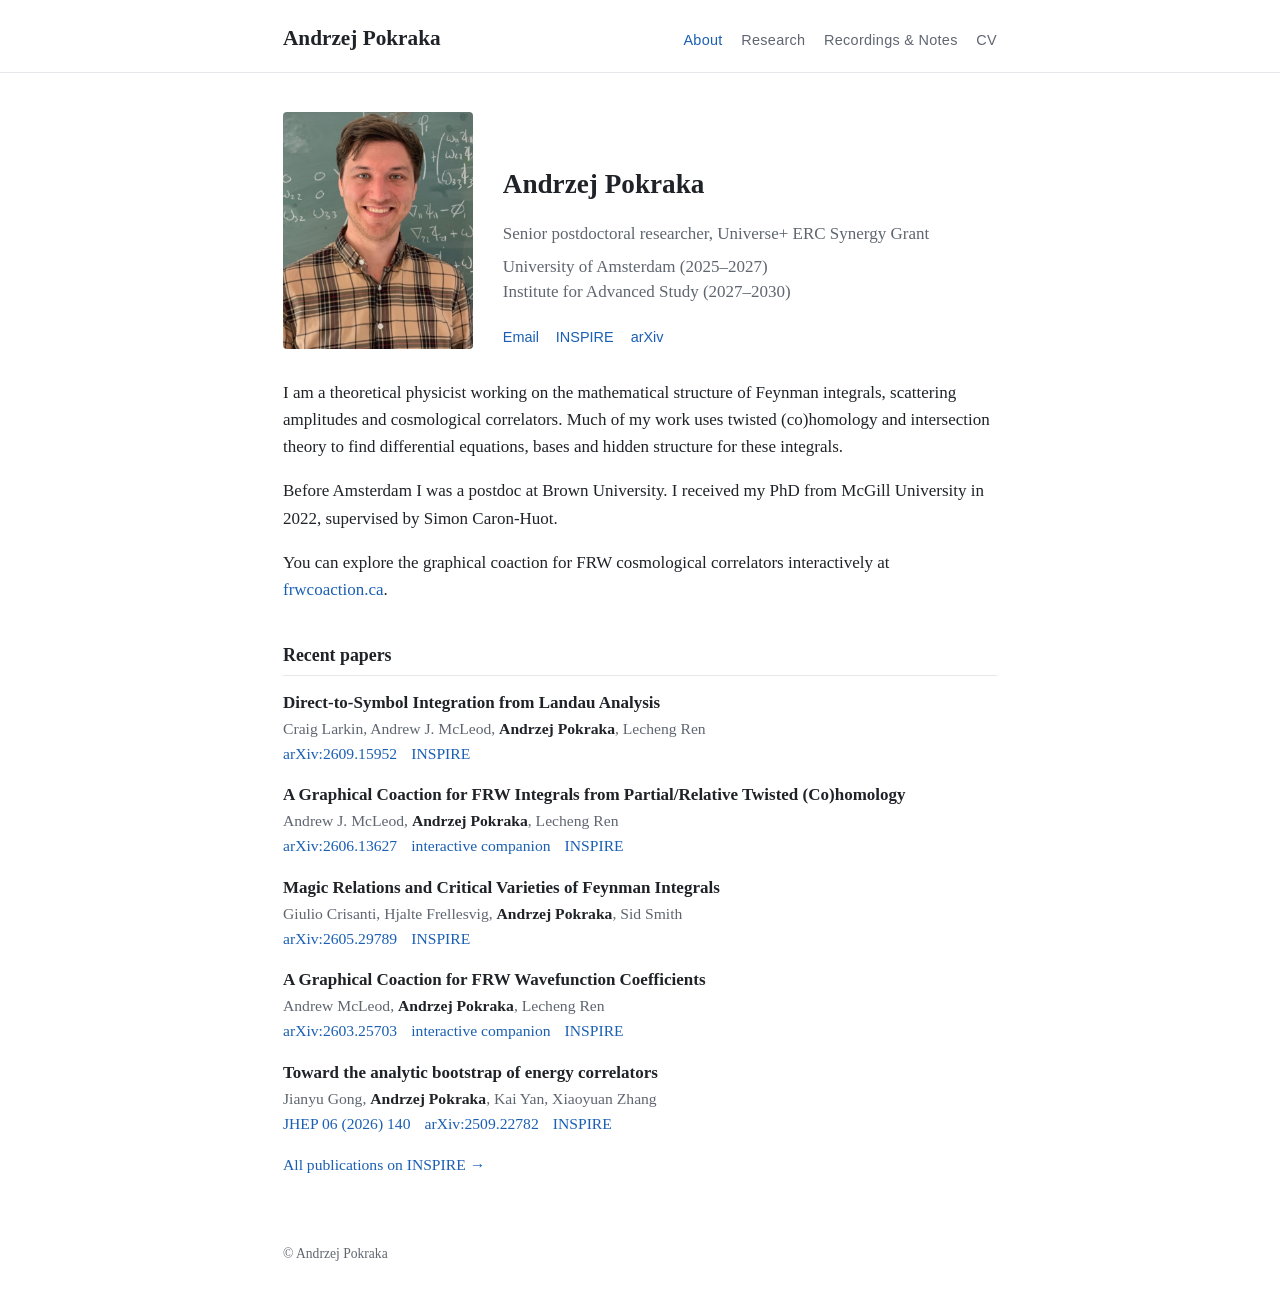
==== index.html @ 24476bbe "Launch personal website Co-Authored-By: Claude Opus 5.5 <noreply@anthropic.com>" ====
<!DOCTYPE html>
<html lang="en">
<head>
  <meta charset="utf-8">
  <meta name="viewport" content="width=device-width, initial-scale=1">
  <title>Andrzej Pokraka</title>
  <link rel="stylesheet" href="style.css">
</head>
<body>
  <header class="site">
    <div class="inner">
      <a class="name" href="index.html">Andrzej Pokraka</a>
      <nav>
        <a href="index.html" aria-current="page">About</a>
        <a href="research.html">Research</a>
        <a href="notes.html">Recordings &amp; Notes</a>
        <a href="cv.pdf">CV</a>
      </nav>
    </div>
  </header>
  <main>
    <div class="intro">
      <img class="portrait" src="img/photo.jpg" alt="Andrzej Pokraka in front of a blackboard">
      <div>
        <h1>Andrzej Pokraka</h1>
        <p class="role">Senior postdoctoral researcher, Universe+ ERC Synergy Grant</p>
        <p class="role">University of Amsterdam (2025&ndash;2027)<br>
        Institute for Advanced Study (2027&ndash;2030)</p>
        <div class="links">
          <a href="mailto:apokraka.physics@gmail.com">Email</a>
          <a href="https://inspirehep.net/authors/1649885">INSPIRE</a>
          <a href="https://arxiv.org/search/?searchtype=author&amp;query=Pokraka%2C+Andrzej">arXiv</a>
        </div>
      </div>
    </div>
    <!-- EDIT: rewrite this bio in your own words -->
    <p>I am a theoretical physicist working on the mathematical structure of
    Feynman integrals, scattering amplitudes and cosmological correlators.
    Much of my work uses twisted (co)homology and intersection theory to
    find differential equations, bases and hidden structure for these
    integrals.</p>
    <p>Before Amsterdam I was a postdoc at Brown University. I received my
    PhD from McGill University in 2022, supervised by Simon Caron-Huot.</p>
    <p>You can explore the graphical coaction for FRW cosmological
    correlators interactively at <a href="https://frwcoaction.ca">frwcoaction.ca</a>.</p>
    <h2>Recent papers</h2>
    <!-- RECENT:START -->
    <ol class="recent">
      <li>
        <span class="title">Direct-to-Symbol Integration from Landau Analysis</span>
        <span class="authors">Craig Larkin, Andrew J. McLeod, <strong>Andrzej Pokraka</strong>, Lecheng Ren</span>
        <span class="ref"><a href="https://arxiv.org/abs/2609.15952">arXiv:2609.15952</a> <a href="https://inspirehep.net/literature/3203842">INSPIRE</a></span>
      </li>
      <li>
        <span class="title">A Graphical Coaction for FRW Integrals from Partial/Relative Twisted (Co)homology</span>
        <span class="authors">Andrew J. McLeod, <strong>Andrzej Pokraka</strong>, Lecheng Ren</span>
        <span class="ref"><a href="https://arxiv.org/abs/2606.13627">arXiv:2606.13627</a> <a href="https://frwcoaction.ca">interactive companion</a> <a href="https://inspirehep.net/literature/3167984">INSPIRE</a></span>
      </li>
      <li>
        <span class="title">Magic Relations and Critical Varieties of Feynman Integrals</span>
        <span class="authors">Giulio Crisanti, Hjalte Frellesvig, <strong>Andrzej Pokraka</strong>, Sid Smith</span>
        <span class="ref"><a href="https://arxiv.org/abs/2605.29789">arXiv:2605.29789</a> <a href="https://inspirehep.net/literature/3162402">INSPIRE</a></span>
      </li>
      <li>
        <span class="title">A Graphical Coaction for FRW Wavefunction Coefficients</span>
        <span class="authors">Andrew McLeod, <strong>Andrzej Pokraka</strong>, Lecheng Ren</span>
        <span class="ref"><a href="https://arxiv.org/abs/2603.25703">arXiv:2603.25703</a> <a href="https://frwcoaction.ca">interactive companion</a> <a href="https://inspirehep.net/literature/3136399">INSPIRE</a></span>
      </li>
      <li>
        <span class="title">Toward the analytic bootstrap of energy correlators</span>
        <span class="authors">Jianyu Gong, <strong>Andrzej Pokraka</strong>, Kai Yan, Xiaoyuan Zhang</span>
        <span class="ref"><a href="https://doi.org/10.1007/JHEP06(2026)140">JHEP 06 (2026) 140</a> <a href="https://arxiv.org/abs/2509.22782">arXiv:2509.22782</a> <a href="https://inspirehep.net/literature/2974308">INSPIRE</a></span>
      </li>
    </ol>
    <!-- RECENT:END -->
    <p class="note"><a href="https://inspirehep.net/authors/1649885">All publications on INSPIRE &rarr;</a></p>
  </main>
  <footer>&copy; Andrzej Pokraka</footer>
</body>
</html>
---- style.css ----
:root {
  color-scheme: light;
  --bg: #ffffff;
  --text: #1f2328;
  --muted: #5f6670;
  --rule: #e6e8eb;
  --accent: #1a5fb4;       /* close to RoyalBlue in the LaTeX CV */
  --accent-soft: #e8f0fa;
  --maxw: 44rem;
}

* { box-sizing: border-box; }
html { font-size: 17px; }
body {
  margin: 0;
  background: var(--bg);
  color: var(--text);
  font-family: "Charter", "Bitstream Charter", "Iowan Old Style", Georgia, serif;
  line-height: 1.6;
}
a { color: var(--accent); text-decoration: none; }
a:hover { text-decoration: underline; }

header.site {
  border-bottom: 1px solid var(--rule);
}
header.site .inner, main, footer {
  max-width: var(--maxw);
  margin: 0 auto;
  padding: 0 1rem;
}
header.site .inner {
  display: flex;
  flex-wrap: wrap;
  align-items: baseline;
  justify-content: space-between;
  gap: .5rem 1.5rem;
  padding-top: 1.25rem;
  padding-bottom: 1rem;
}
.name {
  font-size: 1.25rem;
  font-weight: 600;
  color: var(--text);
}
nav a {
  font-family: -apple-system, BlinkMacSystemFont, "Helvetica Neue", sans-serif;
  font-size: .85rem;
  letter-spacing: .02em;
  color: var(--muted);
}
nav { display: flex; flex-wrap: wrap; gap: .3rem 1.1rem; }
nav a { white-space: nowrap; display: inline-block; }
nav a[aria-current="page"] { color: var(--accent); }

main { padding-top: 2.25rem; padding-bottom: 3rem; }
h1 { font-size: 1.6rem; font-weight: 600; margin: 0 0 1rem; }
h2 {
  font-size: 1.05rem;
  font-weight: 600;
  margin: 2.25rem 0 .75rem;
  padding-bottom: .3rem;
  border-bottom: 1px solid var(--rule);
}

/* Home */
.intro {
  display: flex;
  gap: 1.75rem;
  align-items: flex-end;
  margin-bottom: 1.75rem;
}
.intro h1 { margin-bottom: .9rem; }
.portrait {
  display: block;
  width: 190px;
  height: auto;
  border-radius: 4px;
  flex-shrink: 0;
}
.role { color: var(--muted); margin: 0 0 .5rem; line-height: 1.45; }
.links {
  font-family: -apple-system, BlinkMacSystemFont, "Helvetica Neue", sans-serif;
  font-size: .85rem;
  display: flex;
  flex-wrap: wrap;
  gap: .4rem 1rem;
  margin-top: 1.25rem;
}
@media (max-width: 560px) {
  .intro { flex-direction: column; align-items: flex-start; gap: 1rem; }
  .portrait { width: 150px; }
  nav { gap: .3rem .9rem; }
}

/* Lists */
ul.plain { list-style: none; padding: 0; margin: 0; }
ul.plain li { margin-bottom: 1rem; }
ul.plain.compact { display: flex; flex-wrap: wrap; gap: .3rem 1.4rem; }
ul.plain.compact li { margin: 0; }
ul.plain.tight li { margin-bottom: .3rem; }
ul.plain.tight .title { display: inline-block; min-width: 6.5rem; }
ul.plain.tight .ref { display: inline; }
h3 { font-size: .98rem; font-weight: 600; margin: 1.6rem 0 .3rem; }
h3 + .note { margin-top: 0; }
.title { font-weight: 600; }
.authors, .ref { display: block; color: var(--muted); font-size: .92rem; }
.authors strong { color: var(--text); font-weight: 600; }
.ref a { margin-right: .6rem; }
.tag {
  font-family: -apple-system, BlinkMacSystemFont, "Helvetica Neue", sans-serif;
  font-size: .7rem;
  text-transform: uppercase;
  letter-spacing: .04em;
  background: var(--accent-soft);
  color: var(--accent);
  border-radius: 3px;
  padding: .05rem .35rem;
  margin-left: .35rem;
  vertical-align: .1em;
}
.note { color: var(--muted); font-size: .92rem; }

footer {
  color: var(--muted);
  font-size: .8rem;
  padding-bottom: 2rem;
}

/* Research page: text beside a picture, alternating sides */
.row {
  display: flex;
  gap: 1.75rem;
  align-items: flex-start;
  margin-bottom: 1rem;
}
.row.flip { flex-direction: row-reverse; }
.row .text { flex: 1; min-width: 0; }
.row .text p:first-child { margin-top: 0; }
figure.pic { flex: 0 0 280px; margin: 0; }
figure.pic img {
  display: block;
  width: 280px;
  height: 250px;
  object-fit: contain;
  background: #fff;
  box-sizing: border-box;
}
figcaption { color: var(--muted); font-size: .78rem; line-height: 1.4; margin-top: .45rem; }
.relevant { font-size: .9rem; color: var(--muted); }
@media (max-width: 640px) {
  .row, .row.flip { flex-direction: column; }
  figure.pic { flex-basis: auto; width: 100%; }
  figure.pic img { width: 100%; height: 240px; }
}

/* Recent papers on the home page */
ol.recent { list-style: none; padding: 0; margin: 0; }
ol.recent li { margin-bottom: .9rem; }
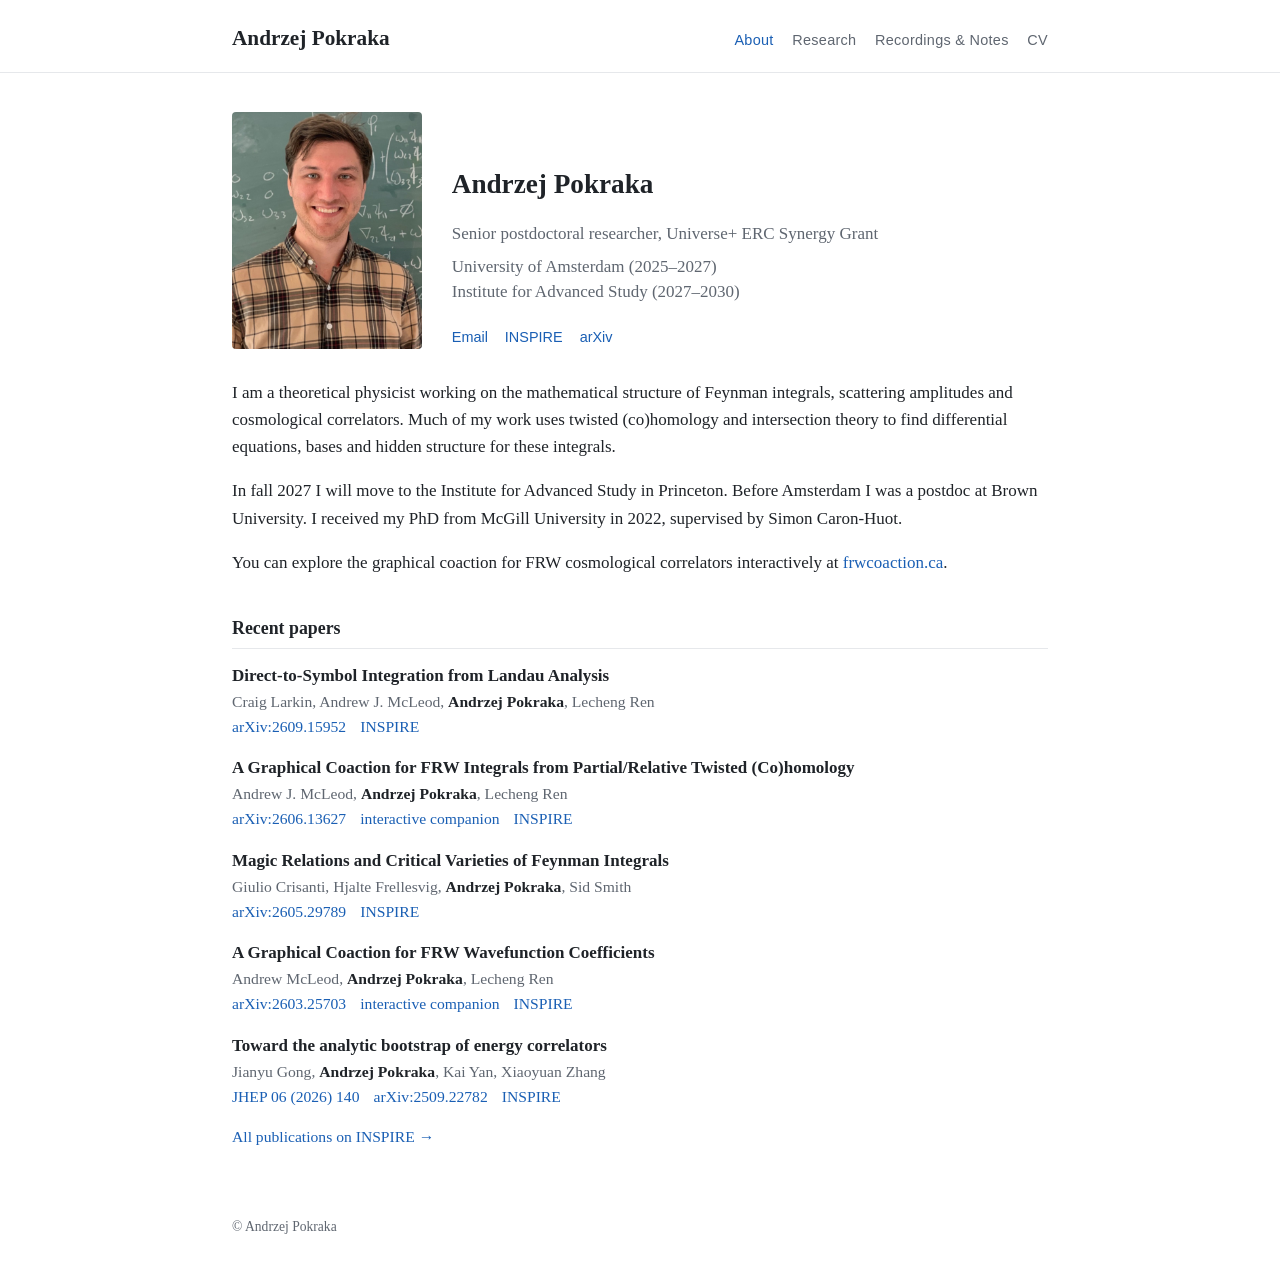
==== commit 855e457c: "About: mention the move to the IAS in fall 2027 Co-Authored-By: Claude Opus 5.5 <noreply@anthropic.c" ====
--- a/index.html
+++ b/index.html
@@ -39,7 +39,8 @@
     Much of my work uses twisted (co)homology and intersection theory to
     find differential equations, bases and hidden structure for these
     integrals.</p>
-    <p>Before Amsterdam I was a postdoc at Brown University. I received my
+    <p>In fall 2027 I will move to the Institute for Advanced Study in Princeton.
+    Before Amsterdam I was a postdoc at Brown University. I received my
     PhD from McGill University in 2022, supervised by Simon Caron-Huot.</p>
     <p>You can explore the graphical coaction for FRW cosmological
     correlators interactively at <a href="https://frwcoaction.ca">frwcoaction.ca</a>.</p>
--- a/style.css
+++ b/style.css
@@ -6,7 +6,7 @@
   --rule: #e6e8eb;
   --accent: #1a5fb4;       /* close to RoyalBlue in the LaTeX CV */
   --accent-soft: #e8f0fa;
-  --maxw: 44rem;
+  --maxw: 50rem;
 }
 
 * { box-sizing: border-box; }
@@ -146,13 +146,22 @@
   background: #fff;
   box-sizing: border-box;
 }
+/* intro: the Venn diagram floats right and the text wraps around it */
+.intro-wrap::after { content: ""; display: block; clear: both; }
+.intro-wrap p:first-of-type { margin-top: 0; }
+figure.pic.big { float: right; width: 420px; margin: .2rem 0 .8rem 1.75rem; }
+figure.pic.big img { width: 100%; height: auto; }
 figcaption { color: var(--muted); font-size: .78rem; line-height: 1.4; margin-top: .45rem; }
 .relevant { font-size: .9rem; color: var(--muted); }
 @media (max-width: 640px) {
   .row, .row.flip { flex-direction: column; }
   figure.pic { flex-basis: auto; width: 100%; }
   figure.pic img { width: 100%; height: 240px; }
+  figure.pic.big { float: none; width: 100%; margin: 0 0 1rem; }
 }
+
+ul.questions { margin: -.4rem 0 1rem; padding-left: 1.3rem; }
+ul.questions li { margin-bottom: .45rem; }
 
 /* Recent papers on the home page */
 ol.recent { list-style: none; padding: 0; margin: 0; }
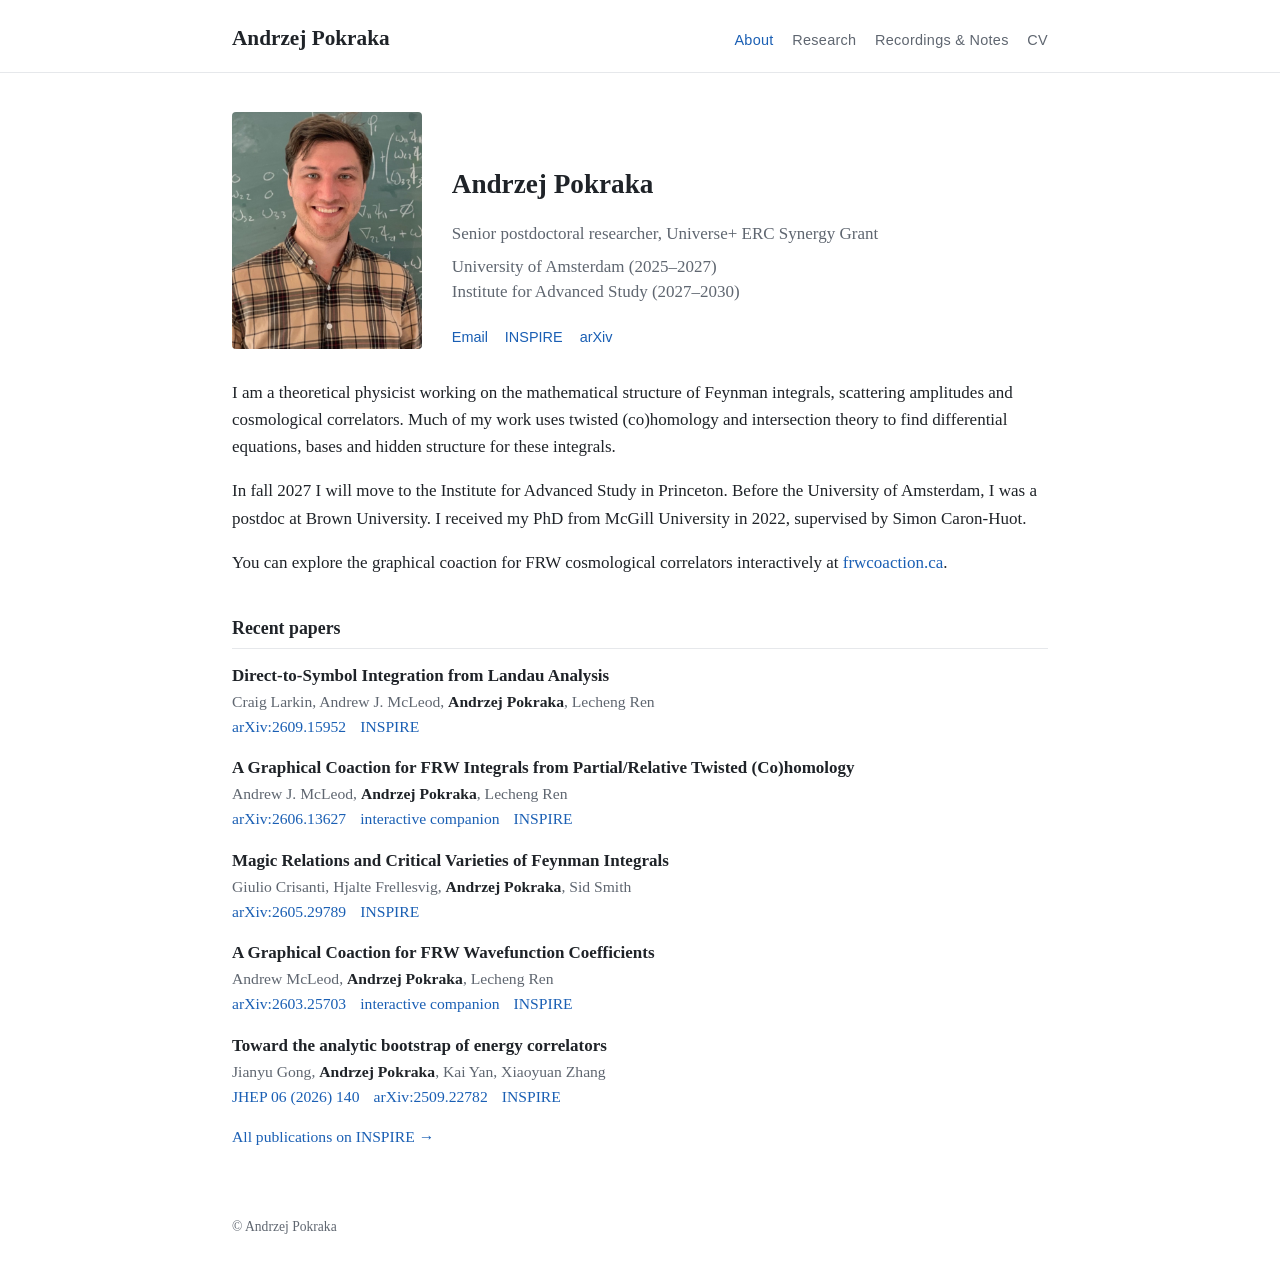
==== commit 5c660eb0: "About: name the University of Amsterdam in full Co-Authored-By: Claude Opus 5.5 <noreply@anthropic.c" ====
--- a/index.html
+++ b/index.html
@@ -40,7 +40,7 @@
     find differential equations, bases and hidden structure for these
     integrals.</p>
     <p>In fall 2027 I will move to the Institute for Advanced Study in Princeton.
-    Before Amsterdam I was a postdoc at Brown University. I received my
+    Before the University of Amsterdam, I was a postdoc at Brown University. I received my
     PhD from McGill University in 2022, supervised by Simon Caron-Huot.</p>
     <p>You can explore the graphical coaction for FRW cosmological
     correlators interactively at <a href="https://frwcoaction.ca">frwcoaction.ca</a>.</p>
